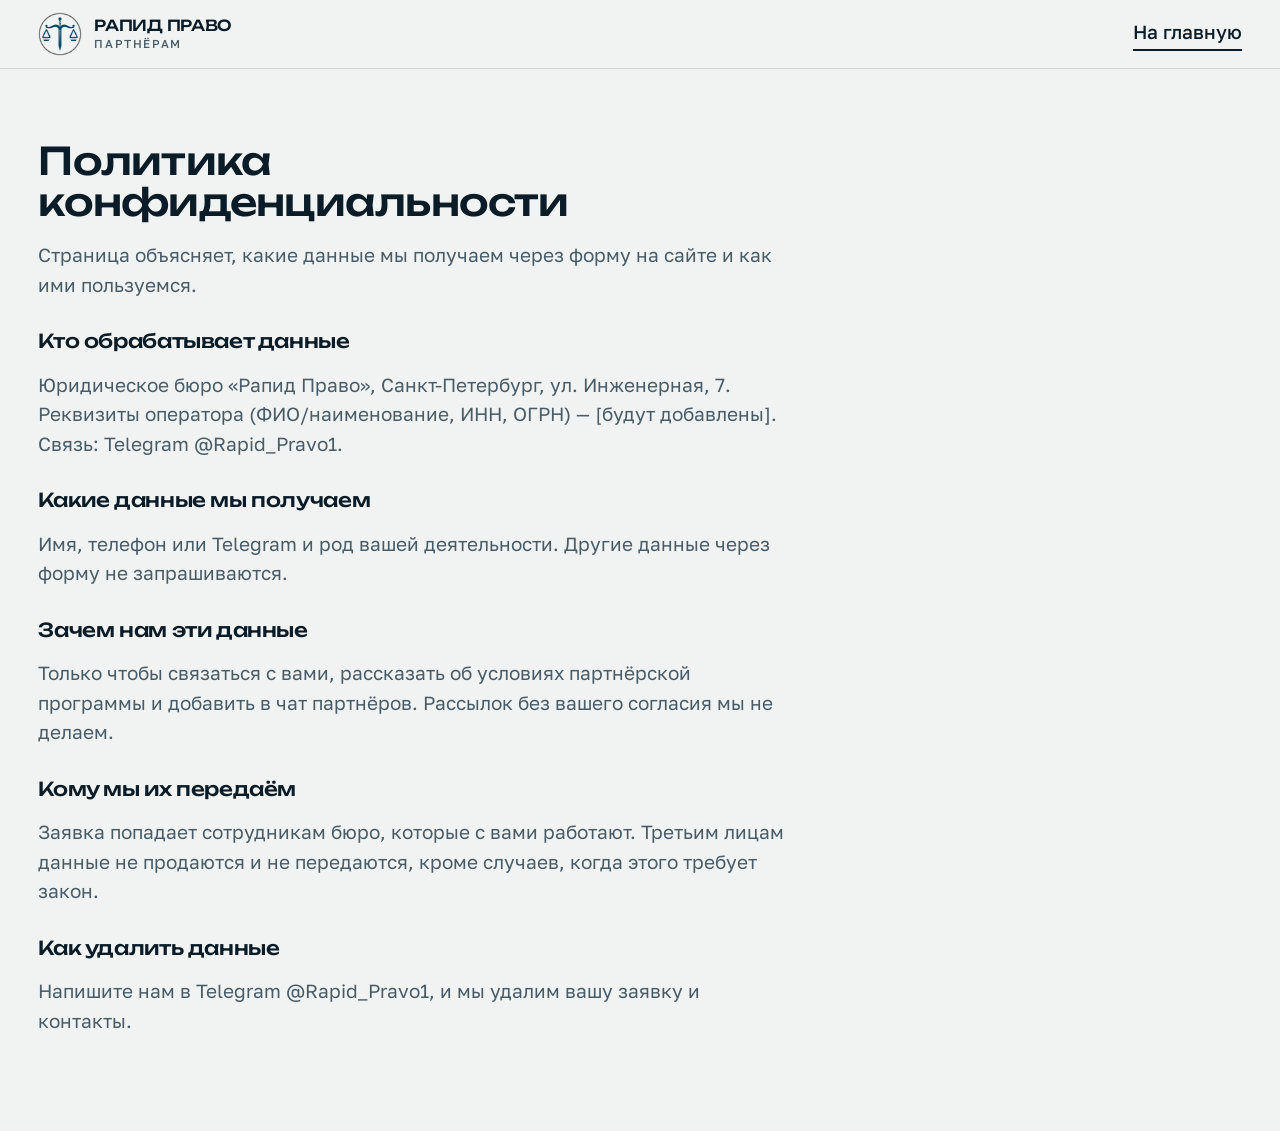
==== privacy.html @ 46eee3bb "init: landing for Rapid Pravo partner program" ====
<!DOCTYPE html>
<html lang="ru">
<head>
<meta charset="UTF-8">
<meta name="viewport" content="width=device-width, initial-scale=1">
<title>Политика конфиденциальности — «Рапид Право»</title>
<meta name="robots" content="noindex">
<link rel="icon" href="favicon.png">
<link href="https://fonts.googleapis.com/css2?family=Golos+Text:wght@400;500;600&family=Unbounded:wght@400;500&display=swap" rel="stylesheet">
<link rel="stylesheet" href="styles.css">
<style>.doc{max-width:760px;padding:140px 0 96px;display:grid;gap:18px}.doc h1{font-size:clamp(1.8rem,1.2rem+2.4vw,3rem)}.doc h2{font-size:1.2rem;margin-top:14px}.doc p{color:var(--muted)}</style>
</head>
<body>
<header class="header scrolled"><div class="header__inner">
<a class="brand" href="index.html"><img class="brand__mark" src="favicon.png" width="44" height="44" alt=""><span class="brand__name">Рапид Право<small>партнёрам</small></span></a>
<a class="link-arrow" style="margin-left:auto" href="index.html">На главную</a>
</div></header>
<main class="wrap"><div class="doc">
<h1>Политика конфиденциальности</h1>
<p>Страница объясняет, какие данные мы получаем через форму на сайте и как ими пользуемся.</p>
<h2>Кто обрабатывает данные</h2>
<p>Юридическое бюро «Рапид Право», Санкт-Петербург, ул. Инженерная, 7. Реквизиты оператора (ФИО/наименование, ИНН, ОГРН) — [будут добавлены]. Связь: Telegram @Rapid_Pravo1.</p>
<h2>Какие данные мы получаем</h2>
<p>Имя, телефон или Telegram и род вашей деятельности. Другие данные через форму не запрашиваются.</p>
<h2>Зачем нам эти данные</h2>
<p>Только чтобы связаться с вами, рассказать об условиях партнёрской программы и добавить в чат партнёров. Рассылок без вашего согласия мы не делаем.</p>
<h2>Кому мы их передаём</h2>
<p>Заявка попадает сотрудникам бюро, которые с вами работают. Третьим лицам данные не продаются и не передаются, кроме случаев, когда этого требует закон.</p>
<h2>Как удалить данные</h2>
<p>Напишите нам в Telegram @Rapid_Pravo1, и мы удалим вашу заявку и контакты.</p>
</div></main>
</body></html>
---- styles.css ----
:root {
  --paper: #F1F3F2;
  --paper-2: #E4E9E8;
  --ink: #0A1C27;
  --muted: #475C68;
  --petrol: #024E72;
  --petrol-2: #0A6A97;
  --petrol-deep: #04384F;
  --signal: #E4572E;
  --line: rgba(10, 28, 39, .14);
  --on-dark: #EAF2F5;

  --display: 'Unbounded', 'Arial Black', sans-serif;
  --text: 'Golos Text', system-ui, -apple-system, 'Segoe UI', sans-serif;

  --m: clamp(20px, 3vw, 48px);
  --s-body: clamp(1.0625rem, 1rem + .25vw, 1.1875rem);
  --s-h2: clamp(1.75rem, 1.1rem + 2.6vw, 3.5rem);
  --s-h1: clamp(2.25rem, 1rem + 4.6vw, 5.25rem);
  --gap: clamp(88px, 11vw, 176px);
  --ease: cubic-bezier(.2, .8, .2, 1);
}

*, *::before, *::after { box-sizing: border-box; }
html { -webkit-text-size-adjust: 100%; }
body {
  margin: 0; background: var(--paper); color: var(--ink);
  font: 400 var(--s-body)/1.55 var(--text);
  -webkit-font-smoothing: antialiased; text-rendering: optimizeLegibility;
  overflow-x: hidden;
}
img { display: block; max-width: 100%; height: auto; }
h1, h2, h3, p, ul, ol, dl, dd, figure, blockquote { margin: 0; padding: 0; }
ul, ol { list-style: none; }
a { color: inherit; }
::selection { background: var(--petrol); color: #fff; }
:focus-visible { outline: 3px solid var(--signal); outline-offset: 3px; }

h1, h2, h3, .brand__name, dt, .case__n, .pillar__n, .flow__big, .calc__out b, .regl__list b {
  font-family: var(--display); font-weight: 500; letter-spacing: -.02em; line-height: 1.08;
  font-variant-numeric: lining-nums;
}
h2 { font-size: var(--s-h2); max-width: 20ch; text-wrap: balance; }
h3 { font-size: clamp(1.05rem, .95rem + .5vw, 1.35rem); }
.wrap { padding-inline: var(--m); max-width: 1480px; margin-inline: auto; width: 100%; }
.kicker { font-size: .875rem; letter-spacing: .14em; text-transform: uppercase; color: var(--petrol); font-weight: 500; }
.sec { padding-block: var(--gap); }
.sec__head { display: grid; gap: 22px; margin-bottom: clamp(40px, 6vw, 80px); }
.sec__note { color: var(--muted); max-width: 52ch; font-size: clamp(1.0625rem, 1rem + .4vw, 1.3rem); }

/* progress */
.progress { position: fixed; inset: 0 0 auto 0; height: 3px; z-index: 60; background: var(--signal); transform-origin: 0 50%; transform: scaleX(0); }

/* buttons */
.btn {
  position: relative; display: inline-flex; align-items: center; justify-content: center;
  min-height: 56px; padding: 15px 30px; border: 0; border-radius: 999px; cursor: pointer;
  background: var(--petrol); color: #fff; text-decoration: none; text-align: center;
  font: 500 1.0625rem/1.2 var(--text); overflow: hidden; isolation: isolate;
  transition: transform .35s var(--ease), background-color .25s;
}
.btn::before {
  content: ""; position: absolute; inset: 0; z-index: -1; background: var(--signal);
  transform: translateY(101%); border-radius: inherit; transition: transform .45s var(--ease);
}
.btn:hover::before, .btn:focus-visible::before { transform: translateY(0); }
.btn--small { min-height: 46px; padding: 11px 22px; font-size: .9375rem; }
.btn--wide { width: 100%; }
.btn--light { background: #fff; color: var(--petrol-deep); }
.btn--light:hover { color: #fff; }
.link-arrow { font-weight: 500; text-decoration: none; border-bottom: 2px solid var(--ink); padding-bottom: 3px; display: inline-flex; gap: 10px; }
.link-arrow i { font-style: normal; transition: transform .3s var(--ease); }
.link-arrow:hover i { transform: translateX(6px); }

/* header */
.header {
  position: fixed; inset: 0 0 auto 0; z-index: 50;
  transition: transform .45s var(--ease), background-color .3s, box-shadow .3s;
}
.header.scrolled { background: rgba(241, 243, 242, .88); backdrop-filter: blur(14px); box-shadow: 0 1px 0 var(--line); }
.header.hide { transform: translateY(-100%); }
.header__inner { display: flex; align-items: center; gap: 24px; min-width: 0; padding: 12px var(--m); max-width: 1480px; margin-inline: auto; }
.brand { display: flex; align-items: center; gap: 12px; text-decoration: none; flex-shrink: 0; }
.brand__mark { border-radius: 50%; mix-blend-mode: multiply; }
.brand__name { font-size: .95rem; display: grid; line-height: 1.1; text-transform: uppercase; }
.brand__name small { font-family: var(--text); font-size: .72rem; letter-spacing: .14em; color: var(--muted); font-weight: 500; margin-top: 3px; }
.nav { display: flex; gap: 28px; margin-left: auto; }
.nav a { white-space: nowrap; text-decoration: none; font-size: .9375rem; font-weight: 500; position: relative; padding: 6px 0; }
.nav a::after { content: ""; position: absolute; left: 0; right: 0; bottom: 0; height: 2px; background: var(--signal); transform: scaleX(0); transform-origin: 0 50%; transition: transform .35s var(--ease); }
.nav a:hover::after { transform: scaleX(1); }
.burger { display: none; margin-left: auto; min-height: 46px; padding: 0 18px; border: 1.5px solid var(--ink); border-radius: 999px; background: transparent; font: 500 .9375rem var(--text); color: var(--ink); cursor: pointer; }

/* hero */
.hero { padding: clamp(110px, 12vw, 150px) 0 clamp(56px, 7vw, 96px); position: relative; }
.hero__grid { display: grid; grid-template-columns: minmax(0, 1.25fr) minmax(0, .75fr); gap: clamp(32px, 5vw, 96px); align-items: center; }
.hero__copy { display: grid; gap: clamp(22px, 2.6vw, 36px); justify-items: start; }
.hero__title { font-size: var(--s-h1); max-width: 15ch; text-wrap: balance; }
.hero__title .ln { display: block; overflow: hidden; padding-bottom: .12em; margin-bottom: -.12em; }
.hero__title .ln > span { display: block; }
.ln--acc { color: var(--petrol); }
.hero__lead { max-width: 52ch; color: var(--muted); font-size: clamp(1.0625rem, 1rem + .4vw, 1.3rem); }
.hero__cta { display: flex; flex-wrap: wrap; align-items: center; gap: 20px 32px; }
.hero__facts { display: grid; grid-template-columns: repeat(3, auto); gap: 8px clamp(20px, 3vw, 44px); padding-top: 28px; border-top: 1px solid var(--line); width: 100%; justify-content: start; }
.hero__facts dt { font-size: clamp(1.9rem, 1.2rem + 2vw, 3rem); color: var(--ink); }
.hero__facts dd { font-size: .875rem; color: var(--muted); max-width: 18ch; margin-top: 8px; line-height: 1.35; }

.hero__visual { position: relative; width: 100%; max-width: 520px; justify-self: end; aspect-ratio: 4 / 5.4; }
.hero__block { position: absolute; inset: 7% -6% -5% 12%; background: var(--petrol); border-radius: 4px; transform-origin: 100% 100%; }
.hero__photo { position: absolute; inset: 0 8% 4% 0; overflow: hidden; border-radius: 4px; background: var(--paper-2); }
.hero__photo img { width: 100%; height: 100%; object-fit: cover; object-position: 50% 28%; transform: scale(1.12); }
.dial { position: absolute; right: -4%; bottom: 8%; width: clamp(150px, 15vw, 210px); aspect-ratio: 1; background: var(--paper); border-radius: 50%; display: grid; place-items: center; box-shadow: 0 18px 50px rgba(2, 78, 114, .28); }
.dial__svg { position: absolute; inset: 6px; width: calc(100% - 12px); height: calc(100% - 12px); transform: rotate(-90deg); }
.dial circle { fill: none; stroke-width: 7; }
.dial__track { stroke: var(--paper-2); }
.dial__seg { stroke: var(--petrol); stroke-linecap: butt; }
.dial__seg[data-seg="4"] { stroke: var(--signal); }
.dial__c { text-align: center; display: grid; gap: 4px; padding: 0 14%; }
.dial__c b { font-family: var(--display); font-weight: 500; font-size: clamp(1.9rem, 1.4rem + 1.5vw, 2.8rem); line-height: 1; }
.dial__c span { font-size: .7rem; line-height: 1.25; color: var(--muted); }

/* ticker */
.ticker { background: var(--petrol); color: var(--on-dark); overflow: hidden; padding: 18px 0; display: flex; }
.ticker__track { display: flex; flex-shrink: 0; animation: tick 38s linear infinite; }
.ticker__row { display: flex; flex-shrink: 0; }
.ticker__row span { font-family: var(--display); font-weight: 500; font-size: clamp(.95rem, .85rem + .5vw, 1.25rem); padding-inline: 28px; white-space: nowrap; display: flex; align-items: center; gap: 56px; text-transform: uppercase; letter-spacing: -.01em; }
.ticker__row span::after { content: ""; width: 10px; height: 10px; background: var(--signal); border-radius: 50%; }
@keyframes tick { to { transform: translateX(-50%); } }
.ticker:hover .ticker__track { animation-play-state: paused; }

/* regulation */
.regl { background: var(--ink); color: var(--on-dark); border-radius: 6px; padding: clamp(28px, 4vw, 56px); margin-bottom: clamp(48px, 6vw, 88px); }
.regl__label { font-size: .8125rem; letter-spacing: .14em; text-transform: uppercase; color: #8FB6C9; margin-bottom: 28px; }
.regl__list { display: grid; grid-template-columns: repeat(5, 1fr); gap: 20px; }
.regl__list li { display: grid; gap: 10px; align-content: start; padding-top: 18px; border-top: 1px solid rgba(255,255,255,.22); }
.regl__list b { font-size: clamp(1.4rem, 1rem + 1.4vw, 2.2rem); }
.regl__list li:last-child b { color: #FF8A66; }
.regl__list span { font-size: .9375rem; color: #B9CFDA; line-height: 1.4; }
.regl__bar { display: grid; grid-template-columns: 1fr 5fr 7fr 2fr 5fr; gap: 4px; height: 10px; margin-top: 34px; }
.regl__bar i { background: var(--petrol-2); border-radius: 2px; transform-origin: 0 50%; }
.regl__bar i:last-child { background: var(--signal); }

.pillars { display: grid; grid-template-columns: repeat(4, 1fr); gap: clamp(20px, 2.4vw, 36px); }
.pillar { display: grid; gap: 14px; align-content: start; padding-top: 22px; border-top: 2px solid var(--ink); }
.pillar__n { color: var(--signal); font-size: .9rem; }
.pillar p { color: var(--muted); font-size: 1rem; }

/* cases */
.cases { background: var(--paper-2); }
.cases__grid { display: grid; grid-template-columns: repeat(3, 1fr); gap: 2px; background: var(--line); border: 2px solid var(--line); }
.case { position: relative; background: var(--paper); padding: clamp(24px, 2.6vw, 40px); display: grid; gap: 18px; align-content: start; overflow: hidden; transition: background-color .35s; --mx: 50%; --my: 50%; }
.case::before { content: ""; position: absolute; inset: 0; background: radial-gradient(420px circle at var(--mx) var(--my), rgba(2, 78, 114, .13), transparent 60%); opacity: 0; transition: opacity .35s; pointer-events: none; }
.case:hover::before { opacity: 1; }
.case__top { display: flex; gap: 16px; align-items: baseline; }
.case__n { color: var(--signal); font-size: .9rem; }
.case__say { font-family: var(--display); font-weight: 400; font-size: clamp(1.1rem, 1rem + .5vw, 1.4rem); line-height: 1.25; color: var(--petrol); letter-spacing: -.015em; }
.case__what { color: var(--muted); font-size: 1rem; }
.case--feat { background: var(--petrol); color: var(--on-dark); }
.case--feat .case__say { color: #fff; }
.case--feat .case__what { color: #B9D3E1; }
.case--feat .case__n { color: #FF8A66; }
.case__price { display: flex; flex-wrap: wrap; align-items: baseline; gap: 6px 14px; margin-top: 6px; padding-top: 18px; border-top: 1px solid rgba(255,255,255,.28); }
.case__price b { font-family: var(--display); font-weight: 500; font-size: clamp(1.5rem, 1.2rem + 1.2vw, 2.1rem); }
.case__price span { font-size: .875rem; color: #B9D3E1; }

/* flow */
.flow { position: relative; height: 420vh; background: var(--paper); }
.flow__pin { position: sticky; top: 0; height: 100vh; display: flex; align-items: center; overflow: hidden; }
.flow__grid { display: grid; grid-template-columns: minmax(0, .9fr) minmax(0, 1.1fr); gap: clamp(32px, 6vw, 120px); align-items: center; }
.flow__left { display: grid; gap: 22px; align-content: center; }
.flow__big { display: flex; align-items: baseline; gap: 8px; font-size: clamp(5rem, 3rem + 9vw, 11rem); line-height: .9; color: var(--petrol); margin-top: 8px; }
.flow__big i { font-style: normal; font-size: .28em; color: var(--muted); }
.flow__line { height: 4px; background: var(--paper-2); border-radius: 2px; max-width: 360px; }
.flow__line i { display: block; height: 100%; width: 100%; background: var(--signal); transform-origin: 0 50%; transform: scaleX(.2); border-radius: 2px; }
.flow__steps { display: grid; gap: 4px; }
.fstep { padding: 20px 0 20px 26px; border-left: 3px solid var(--line); transition: border-color .4s, opacity .4s; opacity: .38; }
.fstep h3 { transition: color .4s; }
.fstep p { color: var(--muted); max-width: 46ch; display: grid; grid-template-rows: 0fr; transition: grid-template-rows .5s var(--ease), margin .5s var(--ease); }
.fstep p span { overflow: hidden; }
.fstep.is-on { opacity: 1; border-color: var(--signal); }
.fstep.is-on h3 { color: var(--petrol); }
.fstep.is-on p { grid-template-rows: 1fr; margin-top: 10px; }
.fstep.is-past { opacity: .6; border-color: var(--petrol); }

/* income */
.income { background: var(--petrol-deep); color: var(--on-dark); position: relative; overflow: hidden; }
.income::before { content: ""; position: absolute; width: 90vmax; height: 90vmax; left: 50%; top: 50%; border-radius: 50%; background: var(--petrol); transform: translate(-50%, -50%) scale(var(--flood, 0)); opacity: .55; pointer-events: none; }
.income__grid { position: relative; display: grid; grid-template-columns: minmax(0, .9fr) minmax(0, 1.1fr); gap: clamp(32px, 6vw, 110px); align-items: start; }
.income .kicker { color: #8FD0F0; }
.income h2 { margin-top: 18px; }
.income__copy { display: grid; gap: 22px; }
.income__txt { color: #C5DCE8; max-width: 44ch; margin-top: 6px; }
.income__fine { font-size: .875rem; color: #8FB6C9; max-width: 44ch; }
.calc { background: var(--paper); color: var(--ink); border-radius: 6px; padding: clamp(24px, 3.4vw, 48px); display: grid; gap: 28px; }
.calc__row { display: grid; gap: 14px; }
.calc__lbl { display: flex; justify-content: space-between; align-items: baseline; font-weight: 500; }
.calc__lbl b { font-family: var(--display); font-size: 2rem; color: var(--petrol); font-weight: 500; }
.calc input[type=range] { -webkit-appearance: none; appearance: none; width: 100%; height: 6px; border-radius: 3px; background: linear-gradient(to right, var(--petrol) var(--fill, 16%), var(--paper-2) var(--fill, 16%)); cursor: pointer; }
.calc input[type=range]::-webkit-slider-thumb { -webkit-appearance: none; width: 28px; height: 28px; border-radius: 50%; background: var(--signal); border: 4px solid var(--paper); box-shadow: 0 0 0 1.5px var(--signal), 0 4px 12px rgba(0,0,0,.25); transition: transform .2s; }
.calc input[type=range]::-webkit-slider-thumb:hover { transform: scale(1.15); }
.calc input[type=range]::-moz-range-thumb { width: 22px; height: 22px; border-radius: 50%; background: var(--signal); border: 4px solid var(--paper); }
.calc__scale { display: flex; justify-content: space-between; font-size: .8125rem; color: var(--muted); }
.calc__scale i { font-style: normal; }
.calc__two { display: grid; grid-template-columns: 1fr 1fr; gap: 16px; }
.calc__field { display: grid; gap: 8px; font-size: .875rem; color: var(--muted); }
.calc__field input { min-height: 54px; padding: 0 16px; border: 1.5px solid var(--line); border-radius: 6px; background: #fff; font: 500 1.125rem var(--text); color: var(--ink); width: 100%; }
.calc__field input:focus { border-color: var(--petrol); outline: none; box-shadow: 0 0 0 3px rgba(2,78,114,.18); }
.calc__out { display: grid; gap: 6px; padding: 24px; background: var(--petrol); color: #fff; border-radius: 6px; }
.calc__out p { font-size: .875rem; color: #B9D3E1; }
.calc__out > b { font-size: clamp(2rem, 1.2rem + 3vw, 3.6rem); line-height: 1; word-break: break-word; }
.calc__year { display: flex; gap: 12px; align-items: baseline; color: #B9D3E1; font-size: .9375rem; margin-top: 4px; }
.calc__year b { font-family: var(--display); font-weight: 500; color: #fff; font-size: 1.15rem; }
.calc__goal { height: 8px; border-radius: 4px; background: rgba(255,255,255,.2); margin-top: 14px; overflow: hidden; }
.calc__goal i { display: block; height: 100%; width: 100%; background: var(--signal); transform-origin: 0 50%; transform: scaleX(0); transition: transform .5s var(--ease); }
.calc__goaltxt { margin-top: 4px; }

/* community */
.comm__grid { display: grid; grid-template-columns: minmax(0, 1fr) minmax(0, 1fr); gap: clamp(32px, 6vw, 110px); align-items: center; }
.comm__fig { overflow: hidden; border-radius: 6px; }
.comm__fig img { width: 100%; aspect-ratio: 4 / 3.4; object-fit: cover; transition: transform 1.2s var(--ease); }
.comm__fig:hover img { transform: scale(1.04); }
.comm__copy { display: grid; gap: 24px; justify-items: start; }
.comm__copy > p { color: var(--muted); max-width: 48ch; }
.comm__list { display: grid; grid-template-columns: 1fr 1fr; gap: 24px; width: 100%; padding-block: 24px; border-block: 1px solid var(--line); }
.comm__list li { display: grid; gap: 8px; }
.comm__list b { font-family: var(--display); font-weight: 500; font-size: clamp(2rem, 1.4rem + 2vw, 3.2rem); color: var(--petrol); line-height: 1; }
.comm__list span { font-size: .9375rem; color: var(--muted); }
.comm__addr { font-weight: 500; }

/* reviews */
.reviews { background: var(--paper-2); }
.reviews__grid { display: grid; grid-template-columns: repeat(3, 1fr); gap: clamp(16px, 2vw, 28px); }
.rev { background: var(--paper); padding: clamp(24px, 2.6vw, 38px); border-radius: 6px; display: grid; gap: 28px; align-content: space-between; position: relative; }
.rev::before { content: "“"; font-family: var(--display); font-size: 5rem; line-height: .6; color: var(--signal); height: 28px; }
.rev p { font-size: 1.0625rem; }
.rev footer { display: grid; gap: 4px; border-top: 1px solid var(--line); padding-top: 18px; }
.rev footer span { color: var(--muted); font-size: .9rem; }

/* faq */
.faq__grid { display: grid; grid-template-columns: minmax(0, .8fr) minmax(0, 1.2fr); gap: clamp(32px, 6vw, 110px); align-items: start; }
.faq h2 { position: sticky; top: 110px; }
.faq details { border-top: 1px solid var(--line); }
.faq details:last-child { border-bottom: 1px solid var(--line); }
.faq summary { list-style: none; cursor: pointer; padding: 24px 56px 24px 0; font-weight: 500; font-size: clamp(1.0625rem, 1rem + .35vw, 1.3rem); position: relative; }
.faq summary::-webkit-details-marker { display: none; }
.faq summary::before, .faq summary::after { content: ""; position: absolute; right: 8px; top: 50%; width: 20px; height: 2px; background: var(--petrol); transition: transform .4s var(--ease); }
.faq summary::after { transform: rotate(90deg); }
.faq details[open] summary::after { transform: rotate(0); }
.faq .ans { display: grid; grid-template-rows: 0fr; transition: grid-template-rows .45s var(--ease); }
.faq .ans > p { overflow: hidden; color: var(--muted); max-width: 58ch; }
.faq details[open] .ans { grid-template-rows: 1fr; }
.faq details[open] .ans > p { padding-bottom: 26px; }

/* contact */
.contact { background: var(--petrol); color: var(--on-dark); padding-block: var(--gap); }
.contact__grid { display: grid; grid-template-columns: minmax(0, 1fr) minmax(0, 1fr); gap: clamp(32px, 6vw, 110px); align-items: start; }
.contact__copy { display: grid; gap: 26px; }
.contact__copy > p { color: #C5DCE8; max-width: 44ch; }
.contact h2 { color: #fff; }
.contact__links { display: grid; gap: 0; margin-top: 10px; }
.contact__links a { display: flex; justify-content: space-between; gap: 16px; padding: 20px 0; border-top: 1px solid rgba(255,255,255,.25); text-decoration: none; transition: padding .35s var(--ease), color .25s; }
.contact__links li:last-child a { border-bottom: 1px solid rgba(255,255,255,.25); }
.contact__links a:hover { padding-left: 14px; color: #FF9B7A; }
.contact__links b { font-family: var(--display); font-weight: 500; }
.contact__links span { color: #B9D3E1; }
.form { background: var(--paper); color: var(--ink); border-radius: 6px; padding: clamp(24px, 3.4vw, 48px); display: grid; gap: 20px; }
.fld { display: grid; gap: 8px; font-size: .875rem; color: var(--muted); font-weight: 500; }
.fld input, .fld select { min-height: 56px; padding: 0 16px; border: 1.5px solid var(--line); border-radius: 6px; background: #fff; font: 400 1.0625rem var(--text); color: var(--ink); width: 100%; transition: border-color .25s, box-shadow .25s; }
.fld input:focus, .fld select:focus { border-color: var(--petrol); outline: none; box-shadow: 0 0 0 3px rgba(2,78,114,.18); }
.check { display: flex; gap: 12px; align-items: flex-start; font-size: .875rem; color: var(--muted); }
.check input { margin-top: 3px; width: 20px; height: 20px; accent-color: var(--petrol); flex-shrink: 0; }
.form__msg { min-height: 1.4em; font-size: .9375rem; font-weight: 500; }
.form__msg.ok { color: #1D7A46; }
.form__msg.err { color: #B53A1C; }

/* footer */
.footer { background: var(--petrol-deep); color: #B9D3E1; padding: 56px 0 40px; }
.footer__inner { display: grid; grid-template-columns: auto 1fr 1fr; gap: 28px clamp(32px, 6vw, 96px); align-items: start; }
.footer__logo { width: 150px; height: auto; }
.footer__col { display: grid; gap: 8px; font-size: .9375rem; align-content: start; }
.footer__col a { text-decoration: none; }
.footer__col a:hover { color: #fff; text-decoration: underline; }
.footer__copy { grid-column: 1 / -1; font-size: .8125rem; color: #7FA3B6; padding-top: 24px; border-top: 1px solid rgba(255,255,255,.15); }

/* reveal (только с JS и без reduce-motion) */
.js .reveal { opacity: 0; transform: translateY(34px); transition: opacity .9s var(--ease), transform .9s var(--ease); transition-delay: var(--dl, 0s); }
.js .reveal.is-visible { opacity: 1; transform: none; }
.js .hero__title .ln > span { transform: translateY(105%); transition: transform 1.1s var(--ease); transition-delay: calc(var(--i, 0) * .12s + .1s); }
.js .is-loaded .hero__title .ln > span { transform: none; }
.js .hero .kicker, .js .hero__lead, .js .hero__cta, .js .hero__facts { opacity: 0; transform: translateY(20px); transition: opacity .9s var(--ease), transform .9s var(--ease); }
.js .is-loaded .kicker, .js .is-loaded .hero__lead, .js .is-loaded .hero__cta, .js .is-loaded .hero__facts { opacity: 1; transform: none; }
.js .is-loaded .hero__lead { transition-delay: .55s; } .js .is-loaded .hero__cta { transition-delay: .7s; } .js .is-loaded .hero__facts { transition-delay: .85s; }
.js .hero__block { transform: scaleY(0); transition: transform 1.2s var(--ease) .2s; }
.js .is-loaded .hero__block { transform: none; }
.js .hero__photo { clip-path: inset(0 0 100% 0); transition: clip-path 1.3s var(--ease) .4s; }
.js .is-loaded .hero__photo { clip-path: inset(0); }
.js .dial { opacity: 0; transform: scale(.6) rotate(-30deg); transition: opacity .8s var(--ease) 1s, transform 1s var(--ease) 1s; }
.js .is-loaded .dial { opacity: 1; transform: none; }
.js .regl__bar i { transform: scaleX(0); transition: transform .8s var(--ease); }
.js .regl.is-visible .regl__bar i { transform: scaleX(1); }
.js .regl.is-visible .regl__bar i:nth-child(2) { transition-delay: .25s; } .js .regl.is-visible .regl__bar i:nth-child(3) { transition-delay: .5s; } .js .regl.is-visible .regl__bar i:nth-child(4) { transition-delay: .75s; } .js .regl.is-visible .regl__bar i:nth-child(5) { transition-delay: 1s; }

@media (prefers-reduced-motion: reduce) {
  .ticker__track { animation: none; }
}

/* breakpoints */
@media (max-width: 1180px) { .nav { gap: 20px; } .nav a { font-size: .875rem; } }
@media (max-width: 1100px) {
  .nav { display: none; position: absolute; top: 100%; left: 0; right: 0; flex-direction: column; gap: 0; background: var(--paper); padding: 8px var(--m) 20px; box-shadow: 0 20px 40px rgba(10,28,39,.12); }
  .nav.is-open { display: flex; }
  .nav a { padding: 16px 0; border-bottom: 1px solid var(--line); font-size: 1.0625rem; }
  .burger { display: block; margin-left: auto; }
  .btn--small { margin-left: 0; }
  .header__inner { gap: 14px; }
}
@media (max-width: 900px) {
  .hero__grid, .income__grid, .comm__grid, .faq__grid, .contact__grid { grid-template-columns: 1fr; }
  .hero__visual { justify-self: center; max-width: 440px; margin-top: 12px; margin-right: 4%; }
  .hero__facts { grid-template-columns: repeat(3, 1fr); }
  .regl__list { grid-template-columns: 1fr 1fr; }
  .pillars { grid-template-columns: 1fr 1fr; }
  .cases__grid { grid-template-columns: 1fr 1fr; }
  .reviews__grid { grid-template-columns: 1fr; }
  .faq h2 { position: static; }
  .flow { height: auto; }
  .flow__pin { position: static; height: auto; padding-block: var(--gap); }
  .flow__grid { grid-template-columns: 1fr; }
  .flow__big, .flow__line { display: none; }
  .fstep { opacity: 1; border-color: var(--petrol); }
  .fstep p { grid-template-rows: 1fr; margin-top: 10px; }
  .footer__inner { grid-template-columns: 1fr 1fr; }
  .footer__logo { grid-column: 1 / -1; }
}
@media (max-width: 640px) {
  .pillars, .cases__grid { grid-template-columns: 1fr; }
  .hero__facts { grid-template-columns: 1fr 1fr 1fr; gap: 8px 14px; }
  .hero__facts dd { font-size: .78rem; }
  .dial { right: -2%; }
  .calc__two { grid-template-columns: 1fr; }
  .comm__list { grid-template-columns: 1fr; }
  .footer__inner { grid-template-columns: 1fr; }
}
@media (max-width: 560px) { .header .btn--small { display: none; } }
@media (max-width: 380px) { .brand__name small { display: none; } }
.still *, .still *::before, .still *::after { transition-duration: 0s !important; transition-delay: 0s !important; }
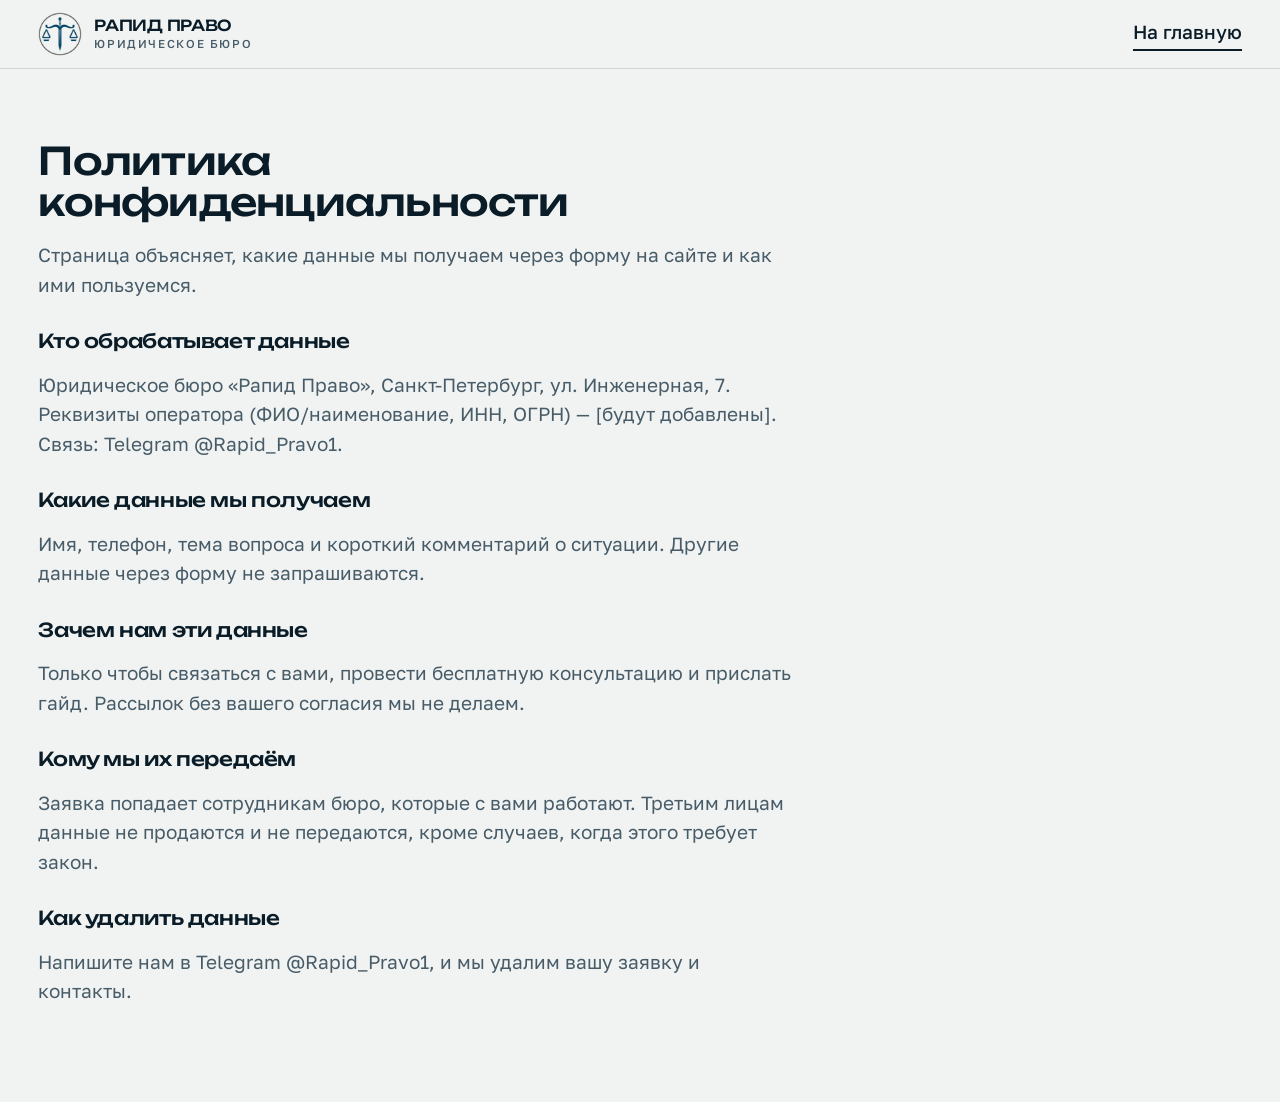
==== commit 33d9d312: "Переделка: лендинг для клиентов + лид-магнит 7 ловушек" ====
--- a/privacy.html
+++ b/privacy.html
@@ -12,7 +12,7 @@
 </head>
 <body>
 <header class="header scrolled"><div class="header__inner">
-<a class="brand" href="index.html"><img class="brand__mark" src="favicon.png" width="44" height="44" alt=""><span class="brand__name">Рапид Право<small>партнёрам</small></span></a>
+<a class="brand" href="index.html"><img class="brand__mark" src="favicon.png" width="44" height="44" alt=""><span class="brand__name">Рапид Право<small>юридическое бюро</small></span></a>
 <a class="link-arrow" style="margin-left:auto" href="index.html">На главную</a>
 </div></header>
 <main class="wrap"><div class="doc">
@@ -21,9 +21,9 @@
 <h2>Кто обрабатывает данные</h2>
 <p>Юридическое бюро «Рапид Право», Санкт-Петербург, ул. Инженерная, 7. Реквизиты оператора (ФИО/наименование, ИНН, ОГРН) — [будут добавлены]. Связь: Telegram @Rapid_Pravo1.</p>
 <h2>Какие данные мы получаем</h2>
-<p>Имя, телефон или Telegram и род вашей деятельности. Другие данные через форму не запрашиваются.</p>
+<p>Имя, телефон, тема вопроса и короткий комментарий о ситуации. Другие данные через форму не запрашиваются.</p>
 <h2>Зачем нам эти данные</h2>
-<p>Только чтобы связаться с вами, рассказать об условиях партнёрской программы и добавить в чат партнёров. Рассылок без вашего согласия мы не делаем.</p>
+<p>Только чтобы связаться с вами, провести бесплатную консультацию и прислать гайд. Рассылок без вашего согласия мы не делаем.</p>
 <h2>Кому мы их передаём</h2>
 <p>Заявка попадает сотрудникам бюро, которые с вами работают. Третьим лицам данные не продаются и не передаются, кроме случаев, когда этого требует закон.</p>
 <h2>Как удалить данные</h2>
--- a/styles.css
+++ b/styles.css
@@ -343,3 +343,62 @@
 @media (max-width: 560px) { .header .btn--small { display: none; } }
 @media (max-width: 380px) { .brand__name small { display: none; } }
 .still *, .still *::before, .still *::after { transition-duration: 0s !important; transition-delay: 0s !important; }
+
+/* ---- лид-магнит ---- */
+.traps { background: var(--paper); padding-block: var(--gap); }
+.traps__grid { display: grid; grid-template-columns: minmax(0, .9fr) minmax(0, 1.1fr); gap: clamp(32px, 6vw, 110px); align-items: start; }
+.traps__copy { display: grid; gap: 22px; position: sticky; top: 110px; }
+.traps__copy h2 { max-width: 14ch; }
+.traps__txt { color: var(--muted); max-width: 42ch; }
+.traps__score { display: flex; flex-wrap: wrap; align-items: baseline; gap: 4px 12px; margin-top: 6px; }
+.traps__score b { font-family: var(--display); font-weight: 500; font-size: clamp(4rem, 2.6rem + 6vw, 8rem); line-height: .9; color: var(--petrol); transition: color .4s; }
+.traps__score span { font-family: var(--display); color: var(--muted); font-size: 1.4rem; }
+.traps__score p { flex-basis: 100%; font-weight: 500; min-height: 3.1em; max-width: 36ch; }
+.traps__score.is-hot b { color: var(--signal); }
+.traps__meter { height: 6px; background: var(--paper-2); border-radius: 3px; overflow: hidden; max-width: 360px; }
+.traps__meter i { display: block; height: 100%; background: var(--petrol); transform-origin: 0 50%; transform: scaleX(0); transition: transform .5s var(--ease), background-color .4s; }
+.traps__score.is-hot ~ .traps__meter i { background: var(--signal); }
+.traps__right { display: grid; gap: 28px; }
+.traplist { display: grid; }
+.traplist li { border-top: 1px solid var(--line); }
+.traplist li:last-child { border-bottom: 1px solid var(--line); }
+.traplist label { display: grid; grid-template-columns: auto 1fr auto; align-items: center; gap: 18px; padding: 20px 4px; cursor: pointer; transition: padding .35s var(--ease), background-color .3s; }
+.traplist label:hover { padding-left: 14px; }
+.traplist input { position: absolute; opacity: 0; pointer-events: none; }
+.traplist__n { font-family: var(--display); font-size: .85rem; color: var(--signal); }
+.traplist__t { font-weight: 500; font-size: clamp(1.0625rem, 1rem + .3vw, 1.25rem); line-height: 1.3; transition: color .3s; }
+.traplist label::after { content: ""; width: 28px; height: 28px; border: 2px solid var(--ink); border-radius: 50%; background: transparent center / 14px no-repeat; transition: background-color .3s, border-color .3s, transform .4s var(--ease); }
+.traplist input:checked ~ .traplist__t { color: var(--petrol); }
+.traplist label:has(input:checked)::after { background-color: var(--petrol); border-color: var(--petrol); background-image: url("data:image/svg+xml,%3Csvg xmlns='http://www.w3.org/2000/svg' viewBox='0 0 14 14'%3E%3Cpath d='M2 7.5l3.2 3L12 3.5' fill='none' stroke='white' stroke-width='2.2' stroke-linecap='round' stroke-linejoin='round'/%3E%3C/svg%3E"); transform: scale(1.08); }
+.traplist label:has(input:focus-visible) { outline: 3px solid var(--signal); outline-offset: 2px; }
+.magnet { background: var(--petrol); color: var(--on-dark); border-radius: 6px; padding: clamp(22px, 3vw, 38px); display: grid; gap: 16px; }
+.magnet__t { font-weight: 500; font-size: 1.125rem; max-width: 46ch; }
+.magnet__row { display: grid; grid-template-columns: 1fr 1fr; gap: 12px; }
+.magnet input[type=text], .magnet input[type=tel] { min-height: 56px; padding: 0 16px; border: 1.5px solid transparent; border-radius: 6px; background: #fff; font: 400 1.0625rem var(--text); color: var(--ink); width: 100%; }
+.magnet input:focus { outline: none; border-color: var(--signal); }
+.magnet .check { color: #B9D3E1; }
+.magnet .check a { color: #fff; }
+.magnet .check input { accent-color: var(--signal); }
+.magnet .btn { background: #fff; color: var(--petrol-deep); }
+.magnet .btn:hover { color: #fff; }
+.magnet .form__msg.ok { color: #9BE3B5; }
+.magnet .form__msg.err { color: #FFB199; }
+.magnet__open { justify-self: start; color: #fff; font-weight: 500; font-size: 1.125rem; text-decoration: none; border-bottom: 2px solid var(--signal); padding-bottom: 3px; }
+.magnet__open[hidden] { display: none; }
+
+/* стоимость */
+.priceblock__l { font-size: .875rem; letter-spacing: .12em; text-transform: uppercase; color: var(--muted); font-weight: 500; }
+.priceblock__n { font-family: var(--display); font-weight: 500; font-size: clamp(2.6rem, 1.4rem + 5vw, 5rem); line-height: 1; color: var(--petrol); letter-spacing: -.03em; }
+.priceblock__d { color: var(--muted); }
+.priceblock__list { display: grid; gap: 0; }
+.priceblock__list li { padding: 14px 0 14px 34px; border-top: 1px solid var(--line); position: relative; font-weight: 500; }
+.priceblock__list li::before { content: ""; position: absolute; left: 4px; top: 50%; width: 14px; height: 8px; border-left: 2.5px solid var(--signal); border-bottom: 2.5px solid var(--signal); transform: translateY(-65%) rotate(-45deg); }
+.priceblock__f { font-size: .9375rem; color: var(--muted); }
+
+@media (max-width: 900px) {
+  .traps__grid { grid-template-columns: 1fr; }
+  .traps__copy { position: static; }
+}
+@media (max-width: 640px) {
+  .magnet__row { grid-template-columns: 1fr; }
+}
